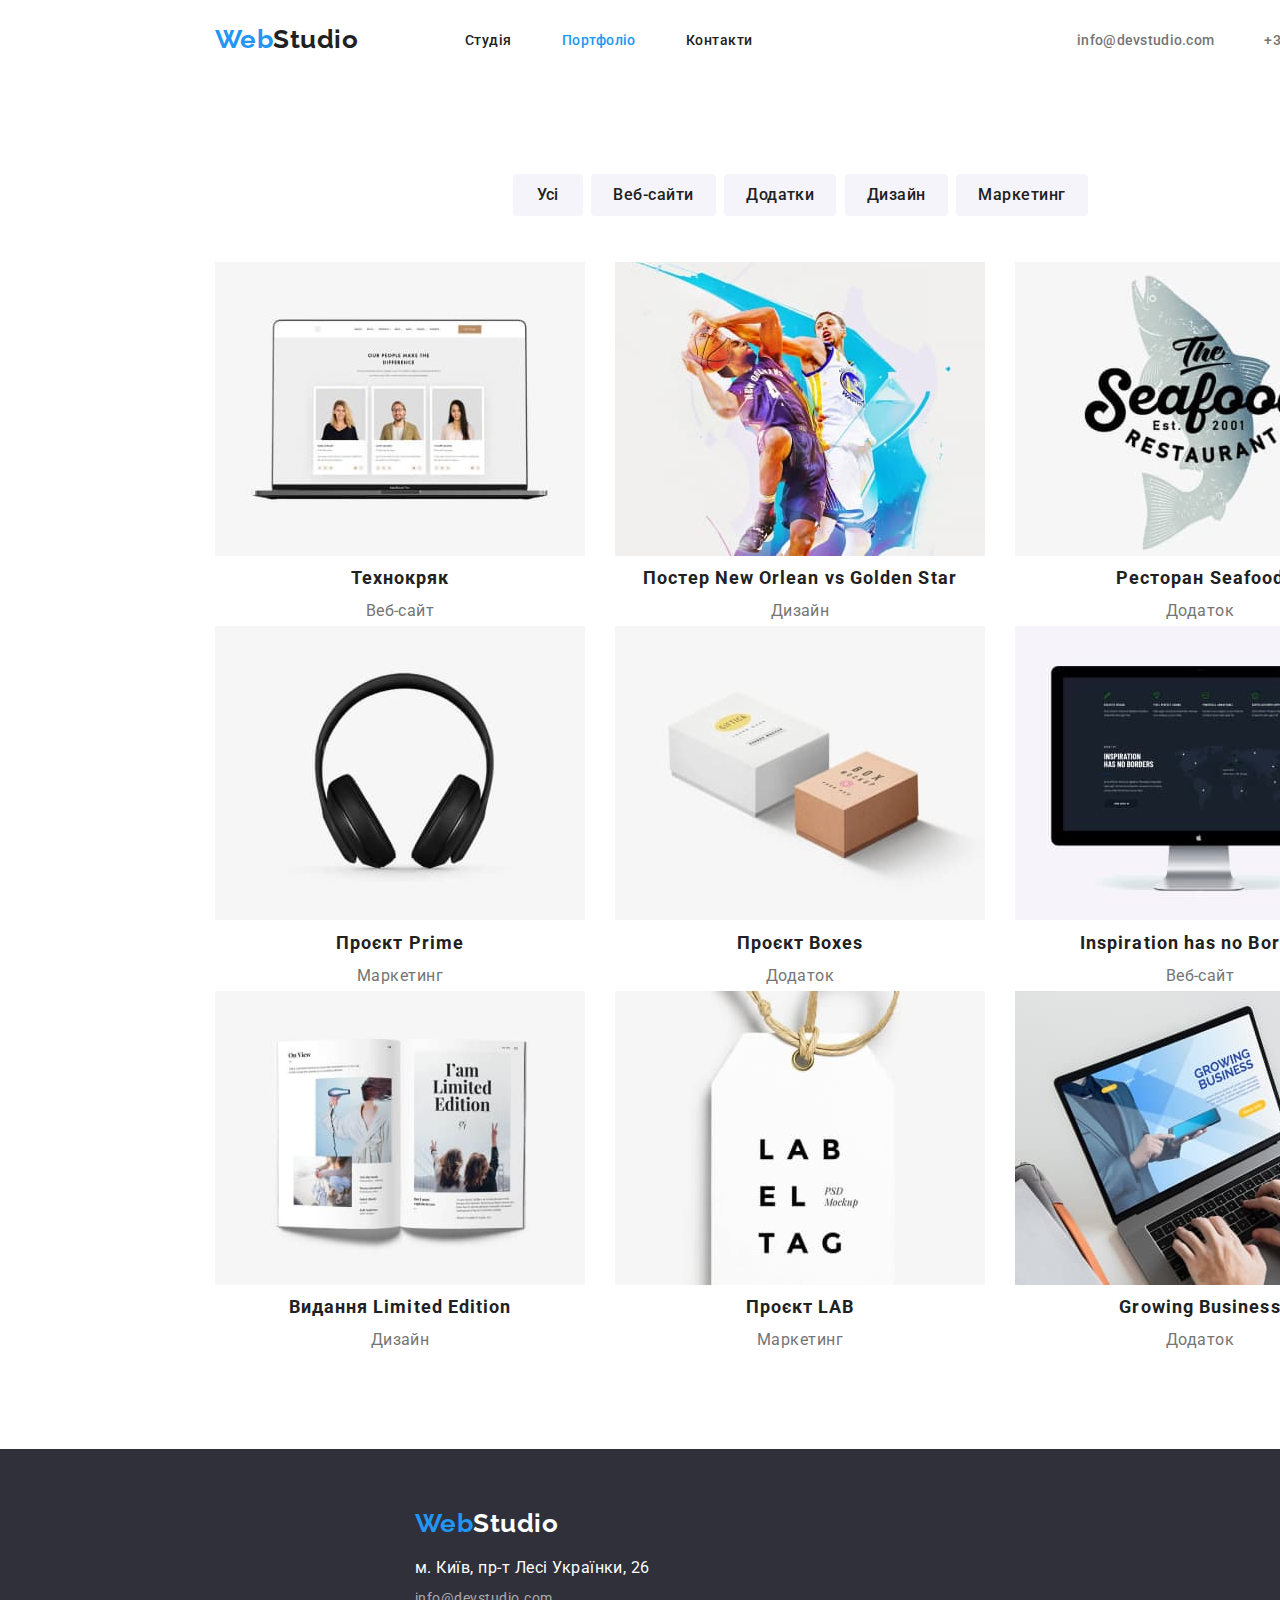
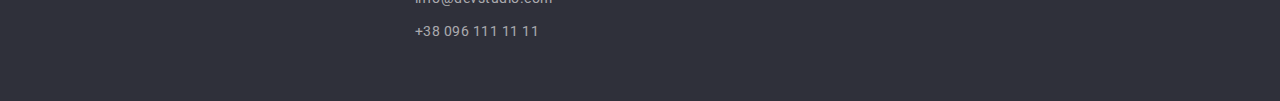
==== portfolio.html @ 8d789167 "svg input start" ====
<!DOCTYPE html>
<html lang="uk">
  <head>
    <meta charset="UTF-8" />
    <meta http-equiv="X-UA-Compatible" content="IE=edge" />
    <meta name="viewport" content="width=device-width, initial-scale=1.0" />
    <link rel="preconnect" href="https://fonts.googleapis.com" />
    <link rel="preconnect" href="https://fonts.gstatic.com" crossorigin />
    <link
      href="https://fonts.googleapis.com/css2?family=Oleo+Script&family=Raleway:wght@700&family=Roboto:wght@400;500;700;900&display=swap"
      rel="stylesheet"
    />
    <link
      rel="stylesheet"
      href="https://cdnjs.cloudflare.com/ajax/libs/modern-normalize/1.1.0/modern-normalize.css"
    />
    <link rel="stylesheet" href="./css/style.css" />
    <title>Портфоліо</title>
  </head>
  <body>
    <div class="body">

    <!--Header-->

    <header class="header">
        
            <a href="./index.html" class="logo">
              <span class="half-logo">Web</span>Studio</a
            >

            <!--Navigation-->

          <nav class="nav">
            <ul class="nav-list list">
              <li class="nav-link"><a class="link studio" href="./index.html">Студія</a></li>
              
              <li class="nav-link">
                <a class="link current portfolio" href="./portfolio.html"
                  >Портфоліо</a
                >
              </li>
              <li class="nav-link"><a class="link id" href="#contacts">Контакти</a></li>
            </ul>
          </nav>
          <div class="contacts">
            <a class="link current mail" href="mailto:info@devstudio.com"
              >info@devstudio.com</a
            >
            <a class="link tel" href="tel:+380961111111"
              >+38 096 111 11 11</a
            >
          </div>    
      </header>

    <!--Main content-->

    <main>

      <!--Filters-->

      <div class="container">
        <div class="main">
        <ul class="filter-list list">
          <li class="filter-li">
            <button class="filter-btn all" type="button">Усі</button>
          </li>
          <li class="filter-li">
            <button class="filter-btn web" type="button">Веб-сайти</button>
          </li>
          <li class="filter-li"><button class="filter-btn app" type="button">Додатки</button></li>
          <li class="filter-li"><button class="filter-btn design" type="button">Дизайн</button></li>
          <li class="filter-li">
            <button class="filter-btn marketing" type="button">Маркетинг</button>
          </li>
        </ul>

      <!--Projects-->

      <ul class="project-list list">
        <li>
          <a class="project-link link" href="">
            <img src="./images/1laptop.jpg" width="370" alt="laptop" />
            <h1 class="project-title">Технокряк</h1>
            <p class="project-text">Веб-сайт</p>
          </a>
        </li>
        <li>
          <a class="project-link link" href="">
            <img src="./images/2basketball.jpg" width="370" alt="basketball" />
            <h1 class="project-title">Постер New Orlean vs Golden Star</h1>
            <p class="project-text">Дизайн</p>
          </a>
        </li>
        <li>
          <a class="project-link link" href="">
            <img src="./images/3restaurant.jpg" width="370" alt="" />
            <h1 class="project-title">Ресторан Seafood</h1>
            <p class="project-text">Додаток</p>
          </a>
        </li>
        <li>
          <a class="project-link link" href="">
            <img src="./images/4headset.jpg" width="370" alt="headset" />
            <h1 class="project-title">Проєкт Prime</h1>
            <p class="project-text">Маркетинг</p>
          </a>
        </li>
        <li>
          <a class="project-link link" href="">
            <img src="./images/5boxes.jpg" width="370" alt="boxes" />
            <h1 class="project-title">Проєкт Boxes</h1>
            <p class="project-text">Додаток</p>
          </a>
        </li>
        <li>
          <a class="project-link link" href="">
            <img src="./images/6monoblockpc.jpg" width="370" alt="pc" />
            <h1 class="project-title">Inspiration has no Borders</h1>
            <p class="project-text">Веб-сайт</p>
          </a>
        </li>
        <li>
          <a class="project-link link" href="">
            <img src="./images/7books.jpg" width="370" alt="books" />
            <h1 class="project-title">Видання Limited Edition</h1>
            <p class="project-text">Дизайн</p>
          </a>
        </li>
        <li>
          <a class="project-link link" href="">
            <img src="./images/8lab.jpg" width="370" alt="lab" />
            <h1 class="project-title">Проєкт LAB</h1>
            <p class="project-text">Маркетинг</p>
          </a>
        </li>
        <li>
          <a class="project-link link" href="">
            <img src="./images/9business.jpg" width="370" alt="lab" />
            <h1 class="project-title">Growing Business</h1>
            <p class="project-text">Додаток</p>
          </a>
        </li>
      </ul>
      </div>
      </div>
    </main>
    

    <!--Footer-->

    <footer>
        <div class="footer">
          <div class="container">       
            <a href="./index.html" class="logo-footer">
            <span class="half-logo">Web</span>Studio</a>

          <!--Address-->

          <address id="contacts">
            <ul class="foter-list">
              <li class="footer-li">
                <p class="address">
                  м. Київ, пр-т Лесі Українки, 26
                </p>
              </li>
              <li class="footer-li">
                <a class="footer-mail" href="mailto:info@devstudio.com">
                  info@devstudio.com</a
                >
              </li>
              <li class="footer-li">
                <a class="footer-tel" href="tel:+380961111111"
                  >+38 096 111 11 11</a
                >
              </li>
            </ul>
          </address>
        </div>
      </div>
      </footer>
  </body>
</html>
---- css/style.css ----
/*Кастомні змінні*/
:root {
    --primary-text-color: #212121;
    --second-color: #757575;
    --title-text-color: #000000;
    --accent-color: #2196F3;
    --background-color: #F5F5F5;
}

body {
    font-family: "Roboto", sans-serif;
    font-style: normal;
    background-color: var(--background-color);
    color: var(--primary-text-color);
    letter-spacing: 0.03em;
}

.link {
    text-decoration: none;
}

.list {
    list-style: none;
}

.container {
    width: 1230px;
    margin: 0 auto;
    padding: 0 15px;
}

h1,
h2,
h3,
p {
    margin: 0;
}

/*START*/
.body {
    position: relative;
    margin: 0 auto;
    width: 1600px;
    height: auto;
    background: #FFFFFF;
}

.header {
    display: flex;
    align-items: center;
    justify-content: space-between;
    padding: 0 215px;
    width: 1600px;
    height: 80px;
}

/*Logo*/

.logo {
    font-family: 'Raleway';
    font-weight: 700;
    font-size: 26px;
    line-height: 1, 2;
    text-decoration: none;
    color: inherit;
}

.half-logo {
    color: var(--accent-color);
}

/*Navigation*/
nav {
    margin-left: -218px;
}

.nav-list {
    display: flex;
    align-items: baseline;
    justify-content: space-between;
    padding: 93px;
    margin: 0;
    padding: 0;
}

.nav-list .nav-link:not(:last-child) {
    margin-right: 50px;
}

.nav-list a {
    text-decoration: none;
    font-family: inherit;
    font-weight: 500;
    font-size: 14px;
    line-height: 1, 14;
    color: inherit;
}

.link:hover,
.link:focus {
    color: var(--accent-color);
}

.nav-list .current {
    color: var(--accent-color)
}

/*Contacts*/

.contacts {
    display: flex;
    justify-content: space-between;
}

.contacts .link:not(:last-child) {
    margin-right: 50px;
}

.mail,
.tel {
    text-decoration: none;
    font-style: normal;
    font-weight: 500;
    font-size: 14px;
    line-height: 1, 14;
    letter-spacing: 0.02em;
    color: var(--second-color);

}

.contacts a {
    margin: 0;
}

/*HERO*/

.section-hero {
    display: flex;
    flex-direction: column;
    justify-content: center;
    max-width: 1600px;
    height: 600px;
    top: 80px;
    background: #C4C4C4;
    background-image: linear-gradient(to right,
     rgba(47, 48, 58, 0.4),
     rgba(47, 48, 58, 0.4)),
     url(../images/HERO.jpg);
    background-size: contain;
    background-repeat: no-repeat;
}

.hero-title {
    max-width: 696px;
    margin-left: auto;
    margin-right: auto;
    padding: 0;
    font-weight: 900;
    font-size: 44px;
    line-height: 1.35;
    letter-spacing: 0.06em;
    text-align: center;
    text-transform: uppercase;
    color: #ffffff
}

.main-btn {
    padding: 15px 32px;
    font-weight: 700;
    font-size: 16px;
    line-height: 1, 87;
    letter-spacing: 0.06em;
    margin-left: auto;
    margin-right: auto;
    margin-top: 30px;
    border-radius: 4px;
    border: none;
    box-shadow: 0px 4px 4px rgba(0, 0, 0, 0.15);
    background: var(--accent-color);
    color: #FFFFFF;
}

.main-btn:active {
    background: #188CE8;
}


/*Featurs*/

.title-hidden,
.visually-hidden {
    position: absolute;
    width: 1px;
    height: 1px;
    margin: -1px;
    border: 0;
    padding: 0;
    white-space: nowrap;
    clip-path: inset(100%);
    clip: rect(0 0 0 0);
    overflow: hidden;
}

.section-featurs {
    margin-left: auto;
    margin-right: auto;
    margin-top: 94px;
    padding: 0;
    width: 1171px;   
    height: auto;
}

.featurs-list {
    display: flex;
    justify-content: space-between;
    margin: 0;
    padding: 0;

}

.featurs-li {
    width: 270px;
    height: auto;
    vertical-align: top;
}

.featurs-title {
    font-weight: 700;
    font-size: 14px;
    line-height: 1.14;
    text-transform: uppercase;
    color: var(--primary-text-color);
}

.featurs-text {
    margin-top: 10px;
    font-weight: 400;
    font-size: 14px;
    line-height: 1.7;
    color: var(--second-color);
}
.featurs-li::before {
    display: block;
    content: "";
    height: 120px;

}

/*Employment*/

.section-employment {
    margin-top: 94px;
    margin-left: auto;
    margin-right: auto;
    padding: 0;
    width: 1170px;
    height: 386px;
}

.employment-title {
    margin: 0;
    font-weight: 700;
    font-size: 36px;
    line-height: 1.16;
    text-align: center;
}

.employment-list {
    margin: 0;
    display: flex;
    justify-content: space-between;
    padding: 0;
}

.employment-list li {
    margin-top: 50px;
}

/*About team*/

.section-about {
    display: inline-block;
    margin-top: 94px;
    margin-left: auto;
    margin-right: auto;
    width: 1600px;
    height: 648px;
    text-align: center;
    background: #F5F4FA;
}

.about-title {
    display: inline-block;
    margin: 0;
    margin-top: 94px;
    font-weight: 700;
    font-size: 36px;
    line-height: 1, 16;
}

.about-list {
    display: flex;
    justify-content: space-between;
    flex-basis: calc((100% - 90px) / 4);
    margin: 50px auto 0 auto;
    padding: 0;
    width: 1170px;
    height: 368px;


}

.about-name {
    margin-top: 30px;
    font-weight: 500;
    font-size: 16px;
    line-height: 1.18;
}

.about-text {
    margin-top: 10px;
    color: var(--second-color);
}

.card {
    width: 270px;
    height: 368px;
    background: #FFFFFF;
    box-shadow: 0px 1px 3px rgba(0, 0, 0, 0.12),
        0px 1px 1px rgba(0, 0, 0, 0.14),
        0px 2px 1px rgba(0, 0, 0, 0.2);
    border-radius: 0px 0px 4px 4px;
}

/*Footer*/

.footer {
    width: 1600px;
    height: 252px;
    left: 0px;
    top: 2094px;
    background: #2F303A;
}

/*LOGO*/

.logo-footer {
    margin-top: 60px;
    margin-left: 215px;
    margin-bottom: 20px;
    display: inline-block;
    font-family: 'Raleway';
    font-weight: 700;
    font-size: 26px;
    line-height: 1, 2;
    text-decoration: none;
    color: #FFFFFF;
}

.half-logo {
    color: var(--accent-color);
}

.foter-list {
    display: flex;
    align-items: flex-start;
    flex-direction: column;
    list-style: none;
    margin: 0;
    padding: 0;
    height: 81px;
    margin-left: 215px;
}

.footer-li:not(:first-child) {
    margin-top: 9px;
}

.address {
    font-family: inherit;
    font-style: normal;
    padding-right: 5px;
    margin: 0;
    color: #FFFFFF;
}

.footer-mail,
.footer-tel {
    text-decoration: none;
    margin-top: 9px;
    font-family: inherit;
    font-style: normal;
    font-size: 14px;
    line-height: calc(24/14);
    letter-spacing: inherit;
    color: rgba(255, 255, 255, 0.6);
}

/*PORTFOLIO*/

/*Buttons portfolio*/

.main {
    margin: 94px auto;
    width: 1170px;
    height: auto;
    text-align: center;
}

.filter-list {
    display: flex;
    justify-content: space-between;
    padding: 0;
    margin: 0;
    margin-left: auto;
    margin-right: auto;
    margin-bottom: 34px;
    width: 575px;
    height: 54px;
}

.filter-li:not(:last-child) {
    margin-right: 8px;
}

.filter-list .all {
    padding: 6px 22px;
}

.filter-btn {
    padding: 6px 20px;
    font-weight: 500;
    font-size: 16px;
    line-height: 1.6;
    letter-spacing: 0.03em;
    text-align: center;
    color: var(----primary-text-color);
    border-radius: 4px;
    background: #F5F4FA;
    border-color: transparent;
}

.filter-btn:hover,
.filter-btn:focus {
    cursor: pointer;
    color: #FFFFFF;
    background-color: var(--accent-color);
    border-color: var(--accent-color);
    box-shadow: 0px 3px 1px rgba(0, 0, 0, 0.1),
        0px 1px 2px rgba(0, 0, 0, 0.08),
        0px 2px 2px rgba(0, 0, 0, 0.12);
}

/*Projects*/

.project-list {
    display: flex;
    flex-wrap: wrap;
    justify-content: space-between;
    padding-top: 34px;
    margin: 0;
    padding: 0;
}

.project-title {
    font-family: inherit;
    font-size: 18px;
    line-height: calc(36/18);
    letter-spacing: 0.06em;
    color: var(--primary-text-color);
}

.project-text {
    font-size: 16px;
    line-height: calc(30/16);
    color: var(--second-color);
}
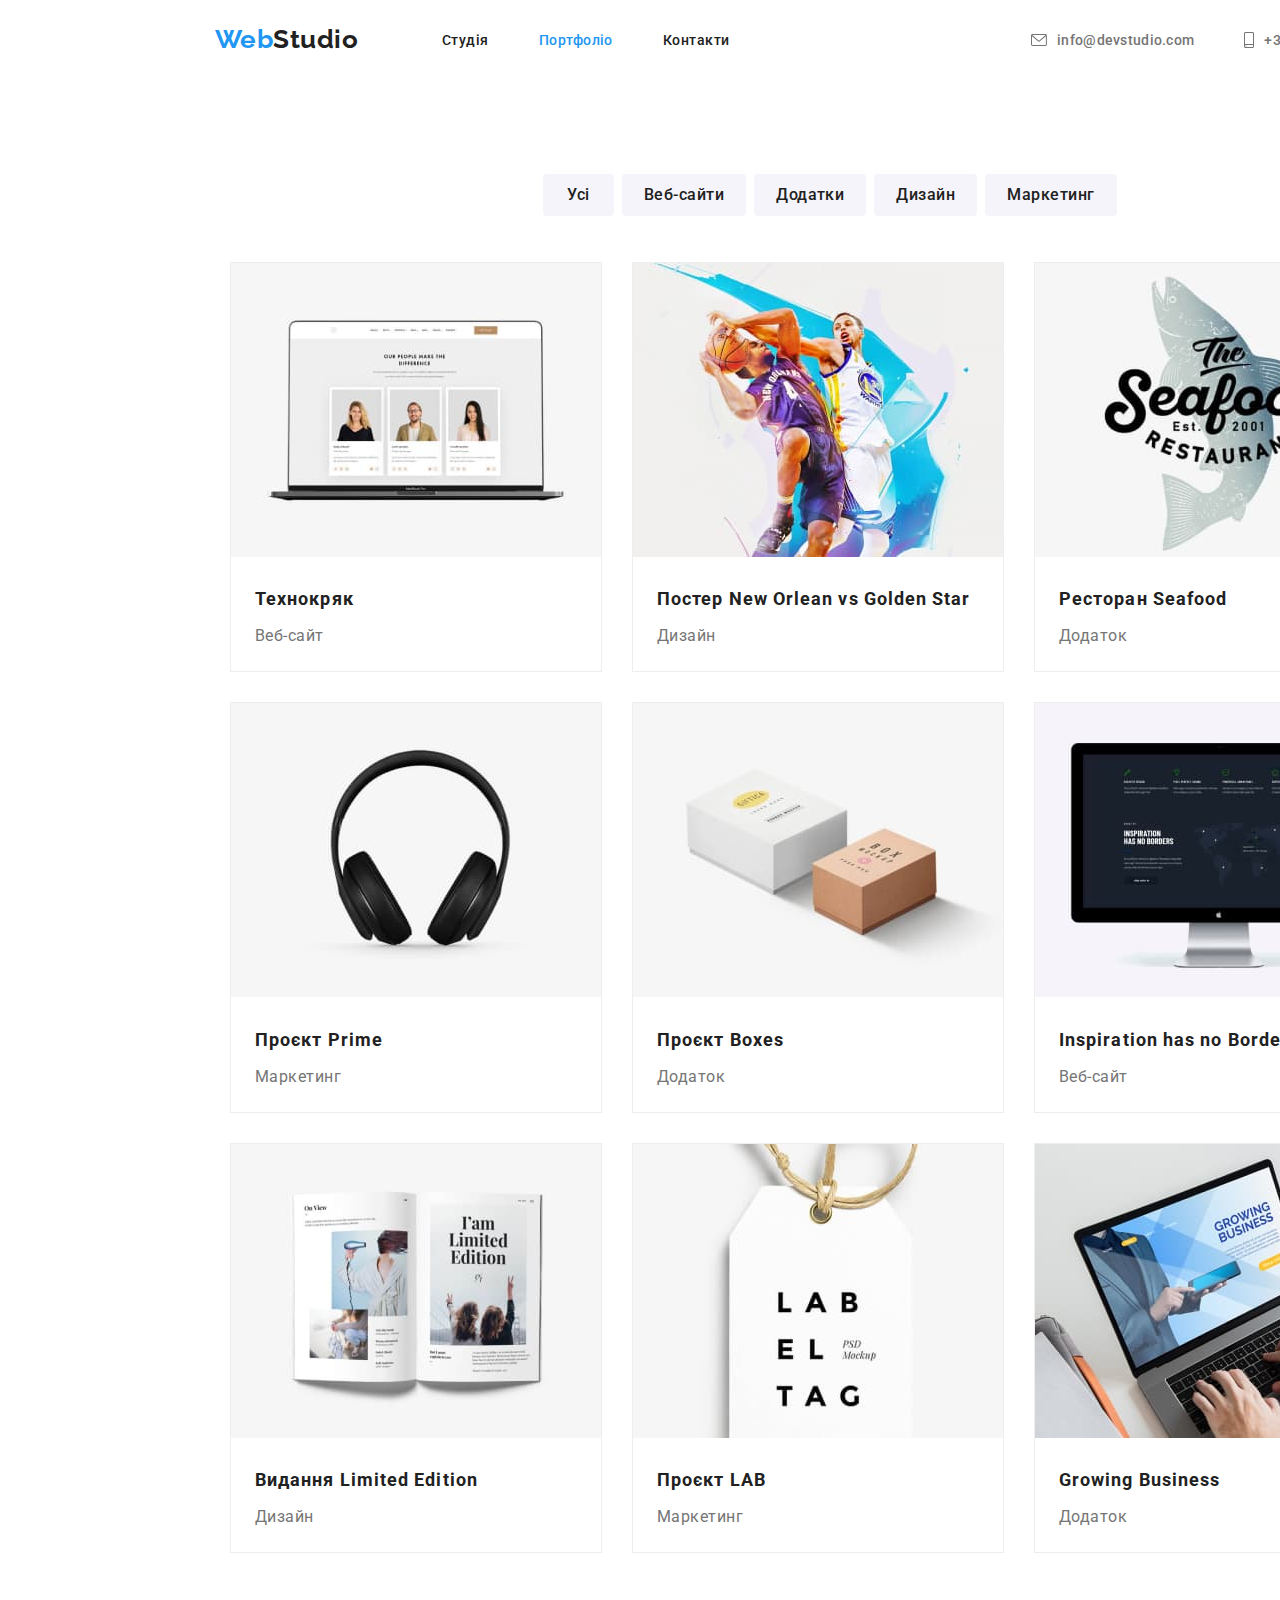
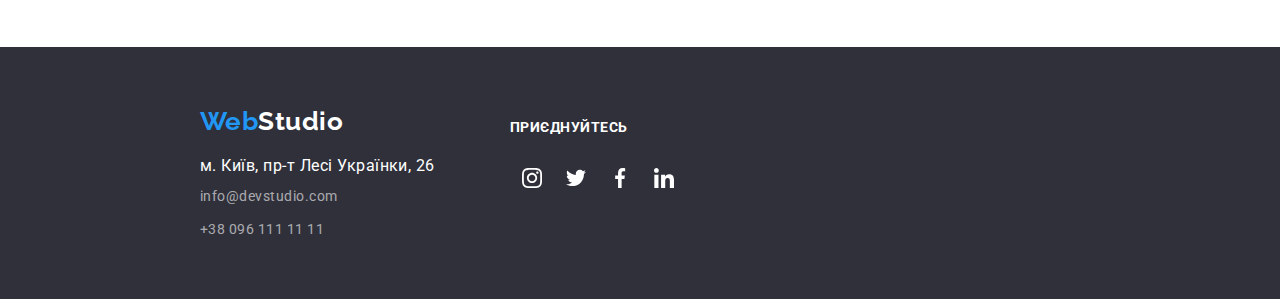
==== commit 227f18a5: "svg оформлення" ====
--- a/portfolio.html
+++ b/portfolio.html
@@ -19,164 +19,233 @@
   </head>
   <body>
     <div class="body">
-
-    <!--Header-->
-
-    <header class="header">
-        
-            <a href="./index.html" class="logo">
+      <!--Header-->
+
+      <header class="header">
+        <a href="./index.html" class="logo">
+          <span class="half-logo">Web</span>Studio</a
+        >
+
+        <!--Navigation-->
+
+        <nav class="nav">
+          <ul class="nav-list list">
+            <li class="nav-link">
+              <a class="link studio" href="./index.html">Студія</a>
+            </li>
+
+            <li class="nav-link">
+              <a class="link current portfolio" href="./portfolio.html"
+                >Портфоліо</a
+              >
+            </li>
+            <li class="nav-link">
+              <a class="link id" href="#contacts">Контакти</a>
+            </li>
+          </ul>
+        </nav>
+        <div class="contacts">
+          <a class="link mail" href="mailto:info@devstudio.com"
+            ><svg class="mail-icon">
+              <use href="./images/icons.svg#envelope"></use></svg
+            >info@devstudio.com</a
+          >
+          <a class="link tel" href="tel:+380961111111"
+            ><svg class="tel-icon">
+              <use href="./images/icons.svg#smartphone"></use>
+            </svg>
+            +38 096 111 11 11</a
+          >
+        </div>
+      </header>
+
+      <!--Main content-->
+
+      <main>
+        <!--Filters-->
+
+        <div class="main">
+          <div class="container">
+            <ul class="filter-list list">
+              <li class="filter-li">
+                <button class="filter-btn all" type="button">Усі</button>
+              </li>
+              <li class="filter-li">
+                <button class="filter-btn web" type="button">Веб-сайти</button>
+              </li>
+              <li class="filter-li">
+                <button class="filter-btn app" type="button">Додатки</button>
+              </li>
+              <li class="filter-li">
+                <button class="filter-btn design" type="button">Дизайн</button>
+              </li>
+              <li class="filter-li">
+                <button class="filter-btn marketing" type="button">
+                  Маркетинг
+                </button>
+              </li>
+            </ul>
+          </div>
+
+          <!--Projects-->
+
+          <div class="container">
+            <ul class="project-list list">
+              <li class="card-portfilio">
+                <a class="project-link link" href="">
+                  <img src="./images/1laptop.jpg" width="370" alt="laptop" />
+                  <h1 class="project-title">Технокряк</h1>
+                  <p class="project-text">Веб-сайт</p>
+                </a>
+              </li>
+              <li class="card-portfilio">
+                <a class="project-link link" href="">
+                  <img
+                    src="./images/2basketball.jpg"
+                    width="370"
+                    alt="basketball"
+                  />
+                  <h1 class="project-title">
+                    Постер New Orlean vs Golden Star
+                  </h1>
+                  <p class="project-text">Дизайн</p>
+                </a>
+              </li>
+              <li class="card-portfilio">
+                <a class="project-link link" href="">
+                  <img src="./images/3restaurant.jpg" width="370" alt="" />
+                  <h1 class="project-title">Ресторан Seafood</h1>
+                  <p class="project-text">Додаток</p>
+                </a>
+              </li>
+              <li class="card-portfilio">
+                <a class="project-link link" href="">
+                  <img src="./images/4headset.jpg" width="370" alt="headset" />
+                  <h1 class="project-title">Проєкт Prime</h1>
+                  <p class="project-text">Маркетинг</p>
+                </a>
+              </li>
+              <li class="card-portfilio">
+                <a class="project-link link" href="">
+                  <img src="./images/5boxes.jpg" width="370" alt="boxes" />
+                  <h1 class="project-title">Проєкт Boxes</h1>
+                  <p class="project-text">Додаток</p>
+                </a>
+              </li>
+              <li class="card-portfilio">
+                <a class="project-link link" href="">
+                  <img src="./images/6monoblockpc.jpg" width="370" alt="pc" />
+                  <h1 class="project-title">Inspiration has no Borders</h1>
+                  <p class="project-text">Веб-сайт</p>
+                </a>
+              </li>
+              <li class="card-portfilio">
+                <a class="project-link link" href="">
+                  <img src="./images/7books.jpg" width="370" alt="books" />
+                  <h1 class="project-title">Видання Limited Edition</h1>
+                  <p class="project-text">Дизайн</p>
+                </a>
+              </li>
+              <li class="card-portfilio">
+                <a class="project-link link" href="">
+                  <img src="./images/8lab.jpg" width="370" alt="lab" />
+                  <h1 class="project-title">Проєкт LAB</h1>
+                  <p class="project-text">Маркетинг</p>
+                </a>
+              </li>
+              <li class="card-portfilio">
+                <a class="project-link link" href="">
+                  <img src="./images/9business.jpg" width="370" alt="lab" />
+                  <h1 class="project-title">Growing Business</h1>
+                  <p class="project-text">Додаток</p>
+                </a>
+              </li>
+            </ul>
+          </div>
+        </div>
+      </main>
+
+      <!--Footer-->
+
+      <footer class="footer">
+        <div class="container">
+          <div class="footer-links">
+            <a href="./index.html" class="logo-footer">
               <span class="half-logo">Web</span>Studio</a
             >
 
-            <!--Navigation-->
-
-          <nav class="nav">
-            <ul class="nav-list list">
-              <li class="nav-link"><a class="link studio" href="./index.html">Студія</a></li>
-              
-              <li class="nav-link">
-                <a class="link current portfolio" href="./portfolio.html"
-                  >Портфоліо</a
-                >
-              </li>
-              <li class="nav-link"><a class="link id" href="#contacts">Контакти</a></li>
+            <!--Address-->
+
+            <address id="contacts">
+              <ul class="foter-list">
+                <li class="footer-li">
+                  <p class="address">м. Київ, пр-т Лесі Українки, 26</p>
+                </li>
+                <li class="footer-li">
+                  <a class="footer-mail" href="mailto:info@devstudio.com">
+                    info@devstudio.com</a
+                  >
+                </li>
+                <li class="footer-li">
+                  <a class="footer-tel" href="tel:+380961111111"
+                    >+38 096 111 11 11</a
+                  >
+                </li>
+              </ul>
+            </address>
+          </div>
+          <div class="footer-icons">
+            <p class="title-icons">ПРИЄДНУЙТЕСЬ</p>
+            <ul class="list-icons">
+              <li class="list">
+                <a
+                  class="social-link"
+                  href=""
+                  target="_blank"
+                  rel="noreferrer noopener nofollow"
+                >
+                  <svg class="foter-icon">
+                    <use href="./images/icons.svg#instagram-2"></use></svg
+                ></a>
+              </li>
+              <li class="list">
+                <a
+                  class="social-link"
+                  href=""
+                  target="_blank"
+                  rel="noreferrer noopener nofollow"
+                >
+                  <svg class="foter-icon">
+                    <use href="./images/icons.svg#twitter-1"></use></svg
+                ></a>
+              </li>
+              <li class="list">
+                <a
+                  class="social-link"
+                  href=""
+                  target="_blank"
+                  rel="noreferrer noopener nofollow"
+                >
+                  <svg class="foter-icon">
+                    <use href="./images/icons.svg#facebook-1"></use></svg
+                ></a>
+              </li>
+              <li class="list">
+                <a
+                  class="social-link"
+                  href=""
+                  target="_blank"
+                  rel="noreferrer noopener nofollow"
+                >
+                  <svg class="foter-icon">
+                    <use href="./images/icons.svg#linkedin-1"></use>
+                  </svg>
+                </a>
+              </li>
             </ul>
-          </nav>
-          <div class="contacts">
-            <a class="link current mail" href="mailto:info@devstudio.com"
-              >info@devstudio.com</a
-            >
-            <a class="link tel" href="tel:+380961111111"
-              >+38 096 111 11 11</a
-            >
-          </div>    
-      </header>
-
-    <!--Main content-->
-
-    <main>
-
-      <!--Filters-->
-
-      <div class="container">
-        <div class="main">
-        <ul class="filter-list list">
-          <li class="filter-li">
-            <button class="filter-btn all" type="button">Усі</button>
-          </li>
-          <li class="filter-li">
-            <button class="filter-btn web" type="button">Веб-сайти</button>
-          </li>
-          <li class="filter-li"><button class="filter-btn app" type="button">Додатки</button></li>
-          <li class="filter-li"><button class="filter-btn design" type="button">Дизайн</button></li>
-          <li class="filter-li">
-            <button class="filter-btn marketing" type="button">Маркетинг</button>
-          </li>
-        </ul>
-
-      <!--Projects-->
-
-      <ul class="project-list list">
-        <li>
-          <a class="project-link link" href="">
-            <img src="./images/1laptop.jpg" width="370" alt="laptop" />
-            <h1 class="project-title">Технокряк</h1>
-            <p class="project-text">Веб-сайт</p>
-          </a>
-        </li>
-        <li>
-          <a class="project-link link" href="">
-            <img src="./images/2basketball.jpg" width="370" alt="basketball" />
-            <h1 class="project-title">Постер New Orlean vs Golden Star</h1>
-            <p class="project-text">Дизайн</p>
-          </a>
-        </li>
-        <li>
-          <a class="project-link link" href="">
-            <img src="./images/3restaurant.jpg" width="370" alt="" />
-            <h1 class="project-title">Ресторан Seafood</h1>
-            <p class="project-text">Додаток</p>
-          </a>
-        </li>
-        <li>
-          <a class="project-link link" href="">
-            <img src="./images/4headset.jpg" width="370" alt="headset" />
-            <h1 class="project-title">Проєкт Prime</h1>
-            <p class="project-text">Маркетинг</p>
-          </a>
-        </li>
-        <li>
-          <a class="project-link link" href="">
-            <img src="./images/5boxes.jpg" width="370" alt="boxes" />
-            <h1 class="project-title">Проєкт Boxes</h1>
-            <p class="project-text">Додаток</p>
-          </a>
-        </li>
-        <li>
-          <a class="project-link link" href="">
-            <img src="./images/6monoblockpc.jpg" width="370" alt="pc" />
-            <h1 class="project-title">Inspiration has no Borders</h1>
-            <p class="project-text">Веб-сайт</p>
-          </a>
-        </li>
-        <li>
-          <a class="project-link link" href="">
-            <img src="./images/7books.jpg" width="370" alt="books" />
-            <h1 class="project-title">Видання Limited Edition</h1>
-            <p class="project-text">Дизайн</p>
-          </a>
-        </li>
-        <li>
-          <a class="project-link link" href="">
-            <img src="./images/8lab.jpg" width="370" alt="lab" />
-            <h1 class="project-title">Проєкт LAB</h1>
-            <p class="project-text">Маркетинг</p>
-          </a>
-        </li>
-        <li>
-          <a class="project-link link" href="">
-            <img src="./images/9business.jpg" width="370" alt="lab" />
-            <h1 class="project-title">Growing Business</h1>
-            <p class="project-text">Додаток</p>
-          </a>
-        </li>
-      </ul>
-      </div>
-      </div>
-    </main>
-    
-
-    <!--Footer-->
-
-    <footer>
-        <div class="footer">
-          <div class="container">       
-            <a href="./index.html" class="logo-footer">
-            <span class="half-logo">Web</span>Studio</a>
-
-          <!--Address-->
-
-          <address id="contacts">
-            <ul class="foter-list">
-              <li class="footer-li">
-                <p class="address">
-                  м. Київ, пр-т Лесі Українки, 26
-                </p>
-              </li>
-              <li class="footer-li">
-                <a class="footer-mail" href="mailto:info@devstudio.com">
-                  info@devstudio.com</a
-                >
-              </li>
-              <li class="footer-li">
-                <a class="footer-tel" href="tel:+380961111111"
-                  >+38 096 111 11 11</a
-                >
-              </li>
-            </ul>
-          </address>
+          </div>
         </div>
-      </div>
       </footer>
+    </div>
   </body>
 </html>
--- a/css/style.css
+++ b/css/style.css
@@ -5,6 +5,7 @@
     --title-text-color: #000000;
     --accent-color: #2196F3;
     --background-color: #F5F5F5;
+    --icon-color: #AFB1B8;
 }
 
 body {
@@ -118,6 +119,7 @@
 
 .mail,
 .tel {
+    display: inline-flex;
     text-decoration: none;
     font-style: normal;
     font-weight: 500;
@@ -127,7 +129,26 @@
     color: var(--second-color);
 
 }
-
+.mail-icon {
+    margin-top: 2px;
+    margin-right: 10px;
+    background-repeat: no-repeat;
+    width: 16px;
+    height: 12px;
+    fill: var(--second-color);
+}
+.tel-icon {
+    margin-right: 10px;
+    width: 10px;
+    height: 16px;
+    fill: var(--second-color);
+}
+.link:hover .mail-icon,
+.link:focus .mail-icon,
+.link:hover .tel-icon,
+.link:focus .tel-icon {
+    fill: var(--accent-color);
+}
 .contacts a {
     margin: 0;
 }
@@ -239,13 +260,19 @@
     line-height: 1.7;
     color: var(--second-color);
 }
-.featurs-li::before {
-    display: block;
-    content: "";
+.featurs-icon {
+    display: flex;
+    margin-bottom: 30px;
+    justify-content: center;
+    align-items: center;
     height: 120px;
-
-}
-
+    background: #F5F4FA;
+    border-radius: 4px;
+}
+.antena-icon {
+    width: 65.32px;
+    height: 70px;
+}
 /*Employment*/
 
 .section-employment {
@@ -284,18 +311,18 @@
     margin-left: auto;
     margin-right: auto;
     width: 1600px;
-    height: 648px;
+    height: 708px;
     text-align: center;
     background: #F5F4FA;
 }
 
 .about-title {
-    display: inline-block;
+    display: block;
     margin: 0;
     margin-top: 94px;
     font-weight: 700;
     font-size: 36px;
-    line-height: 1, 16;
+    line-height: 1,16;
 }
 
 .about-list {
@@ -324,12 +351,89 @@
 
 .card {
     width: 270px;
-    height: 368px;
+    height: auto;
     background: #FFFFFF;
     box-shadow: 0px 1px 3px rgba(0, 0, 0, 0.12),
         0px 1px 1px rgba(0, 0, 0, 0.14),
         0px 2px 1px rgba(0, 0, 0, 0.2);
     border-radius: 0px 0px 4px 4px;
+}
+.social-icons {
+    display: inline-flex;
+    margin-top: 16px;
+    margin-bottom: 30px;
+    
+}
+.social-link:not(:last-child) {
+    margin-right: 10px;
+}
+.social-link {
+    display: flex;
+    justify-content: center;
+    align-items: center;
+    width: 44px;
+    height: 44px;
+    border-radius: 50%;
+}
+.icon {
+    width: 20px;
+    height: 20px;
+    fill: var(--icon-color);
+}
+.social-link:hover,
+.social-link:focus {
+    background-color: var(--accent-color);
+}
+.social-link:hover .icon,
+.social-link:focus .icon {
+    fill: #FFFFFF;
+}
+
+/*Clients*/
+
+.clients {
+    display: block;
+    margin-left: auto;
+    margin-right: auto;
+    width: 1600px;
+    height: auto;
+    text-align: center;
+}
+.clients .container {
+    margin-top: 50px;
+    display: flex;
+    justify-content: space-between;
+    height: auto;
+}
+.clients-title {
+    display: block;
+    margin-top: 94px;
+    font-weight: 700;
+    font-size: 36px;
+    line-height: 1.16;
+    text-align: center;
+}
+.clients-link {
+    margin-bottom: 94px;
+    display: flex;
+    justify-content: center;
+    align-items: center;
+    width: 170px;
+    height: 92px;
+    border: 1px solid #AFB1B8;
+    border-radius: 4px;
+}
+.group {
+    fill: var(--second-color);
+}
+.clients-link:hover .group,
+.clients-link:focus .group{
+  fill: var(--accent-color);
+  border-color: var(--accent-color);
+}
+.clients-link:hover ,
+.clients-link:focus {
+    border-color: var(--accent-color);
 }
 
 /*Footer*/
@@ -341,12 +445,13 @@
     top: 2094px;
     background: #2F303A;
 }
-
+.footer-links {
+    display: inline-block;
+}
 /*LOGO*/
 
 .logo-footer {
     margin-top: 60px;
-    margin-left: 215px;
     margin-bottom: 20px;
     display: inline-block;
     font-family: 'Raleway';
@@ -362,14 +467,13 @@
 }
 
 .foter-list {
-    display: flex;
+    display: inline-flex;
     align-items: flex-start;
     flex-direction: column;
     list-style: none;
     margin: 0;
     padding: 0;
     height: 81px;
-    margin-left: 215px;
 }
 
 .footer-li:not(:first-child) {
@@ -396,6 +500,44 @@
     color: rgba(255, 255, 255, 0.6);
 }
 
+
+.footer .container {
+    display: flex;
+    justify-content: start;
+}
+
+
+
+.footer-icons {
+    display: inline-block;
+    margin-top: 72px;
+    margin-left: 70px;
+    width: 206px;
+}
+.list-icons {
+    display: flex;
+    justify-content: start;
+    margin: 0;
+    padding: 0px;
+    margin-top: 20px;
+}
+.title-icons {
+    margin: 0;
+    font-weight: 700;
+    font-size: 14px;
+    line-height: 1.2;
+    color: #FFFFFF;
+}
+.foter-icon {
+    width: 20px;
+    height: 20px;
+    fill: #FFFFFF;
+}
+.social-link:hover,
+.social-link:focus {
+    background-color: var(--accent-color);
+}
+
 /*PORTFOLIO*/
 
 /*Buttons portfolio*/
@@ -409,13 +551,13 @@
 
 .filter-list {
     display: flex;
-    justify-content: space-between;
+    justify-content: center;
     padding: 0;
     margin: 0;
     margin-left: auto;
     margin-right: auto;
     margin-bottom: 34px;
-    width: 575px;
+    width: auto;
     height: 54px;
 }
 
@@ -456,13 +598,27 @@
 .project-list {
     display: flex;
     flex-wrap: wrap;
-    justify-content: space-between;
-    padding-top: 34px;
-    margin: 0;
-    padding: 0;
-}
-
+    gap: 30px;
+    margin: 0;
+    padding: 0;
+}
+.card-portfilio {
+    background: #FFFFFF;
+    border: 1px solid #EEEEEE;
+}
+.card-portfilio:hover,
+.card-portfilio:focus {
+box-shadow: 0px 1px 1px rgba(0, 0, 0, 0.12),
+0px 4px 4px rgba(0, 0, 0, 0.06),
+1px 4px 6px rgba(0, 0, 0, 0.16);
+}
+.project-link {
+    display: inline-block;
+    text-align: start;
+}
 .project-title {
+    margin-top: 20px;
+    margin-left: 24px;
     font-family: inherit;
     font-size: 18px;
     line-height: calc(36/18);
@@ -471,6 +627,9 @@
 }
 
 .project-text {
+    margin-top: 4px;
+    margin-left: 24px;
+    margin-bottom: 20px;
     font-size: 16px;
     line-height: calc(30/16);
     color: var(--second-color);
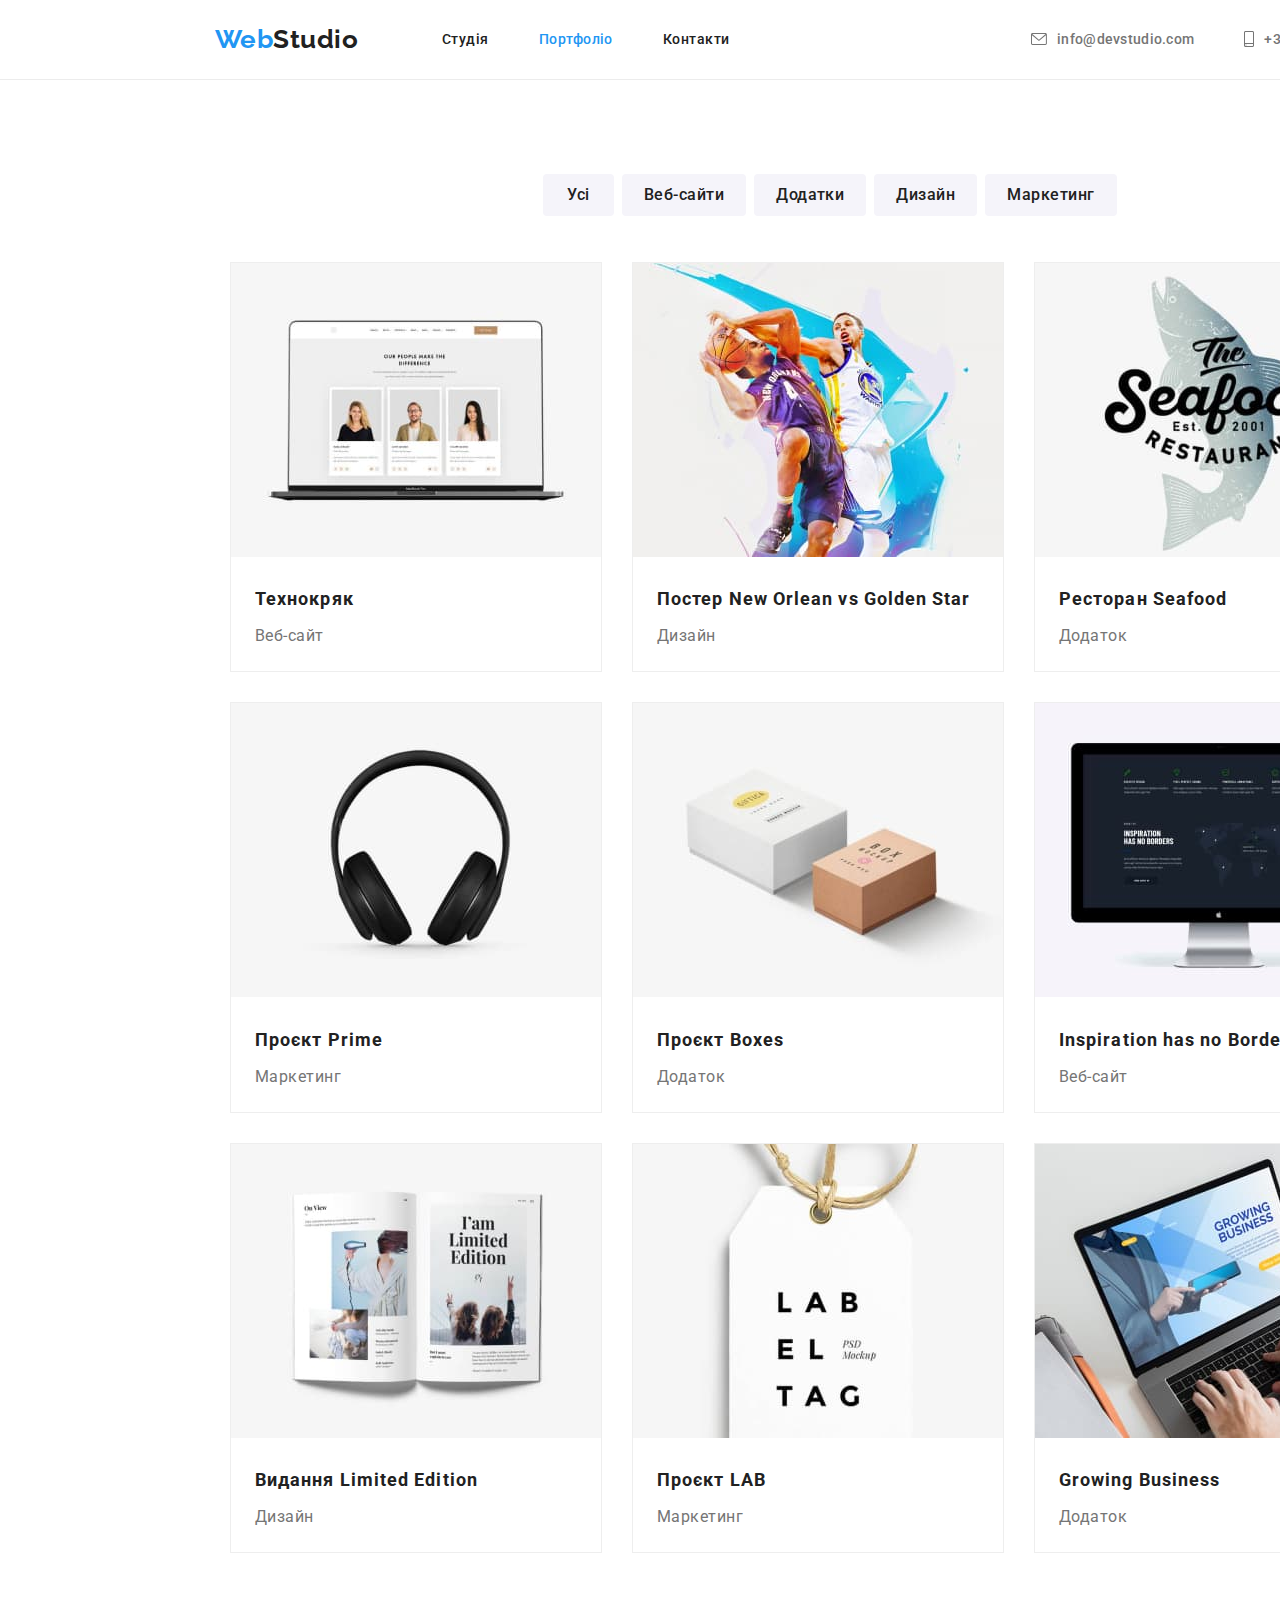
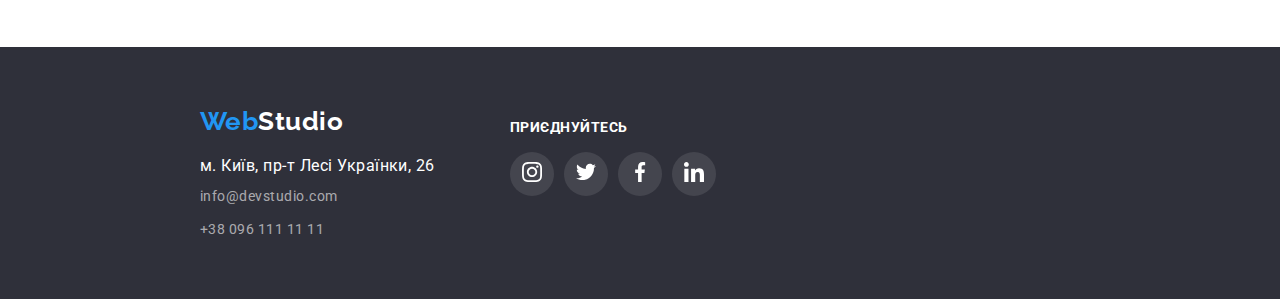
==== commit 90ea48c3: "4 Домашка" ====
--- a/portfolio.html
+++ b/portfolio.html
@@ -89,7 +89,7 @@
 
           <!--Projects-->
 
-          <div class="container">
+          <article class="container">
             <ul class="project-list list">
               <li class="card-portfilio">
                 <a class="project-link link" href="">
@@ -162,7 +162,7 @@
               </li>
             </ul>
           </div>
-        </div>
+        </article>
       </main>
 
       <!--Footer-->
@@ -194,55 +194,54 @@
               </ul>
             </address>
           </div>
+
+          <!--Social links-->
+
           <div class="footer-icons">
             <p class="title-icons">ПРИЄДНУЙТЕСЬ</p>
-            <ul class="list-icons">
-              <li class="list">
-                <a
-                  class="social-link"
-                  href=""
-                  target="_blank"
-                  rel="noreferrer noopener nofollow"
-                >
-                  <svg class="foter-icon">
-                    <use href="./images/icons.svg#instagram-2"></use></svg
-                ></a>
-              </li>
-              <li class="list">
-                <a
-                  class="social-link"
-                  href=""
-                  target="_blank"
-                  rel="noreferrer noopener nofollow"
-                >
-                  <svg class="foter-icon">
-                    <use href="./images/icons.svg#twitter-1"></use></svg
-                ></a>
-              </li>
-              <li class="list">
-                <a
-                  class="social-link"
-                  href=""
-                  target="_blank"
-                  rel="noreferrer noopener nofollow"
-                >
-                  <svg class="foter-icon">
-                    <use href="./images/icons.svg#facebook-1"></use></svg
-                ></a>
-              </li>
-              <li class="list">
-                <a
-                  class="social-link"
-                  href=""
-                  target="_blank"
-                  rel="noreferrer noopener nofollow"
-                >
-                  <svg class="foter-icon">
-                    <use href="./images/icons.svg#linkedin-1"></use>
-                  </svg>
-                </a>
-              </li>
-            </ul>
+            <ul class="social-icons list" >
+                    <li class="list-icon"><a
+                      class="link-icon"
+                      href=""
+                      target="_blank"
+                      rel="noreferrer noopener nofollow"
+                    >
+                      <svg class="footer-icon">
+                        <use href="./images/icons.svg#instagram-2"></use></svg
+                    ></a>
+                    </li>
+                    <li class="list-icon"><a
+                      class="social-link"
+                      href=""
+                      target="_blank"
+                      rel="noreferrer noopener nofollow"
+                    >
+                      <svg class="footer-icon">
+                        <use href="./images/icons.svg#twitter-1"></use></svg
+                    ></a>
+                    </li>
+                    <li class="list-icon"><a
+                      class="social-link"
+                      href=""
+                      target="_blank"
+                      rel="noreferrer noopener nofollow"
+                    >
+                      <svg class="footer-icon">
+                        <use href="./images/icons.svg#facebook-1"></use></svg
+                    ></a>
+                    </li>
+                    <li class="list-icon"><a
+                      class="social-link"
+                      href=""
+                      target="_blank"
+                      rel="noreferrer noopener nofollow"
+                    >
+                      <svg class="footer-icon">
+                        <use href="./images/icons.svg#linkedin-1"></use>
+                      </svg>
+                    </a>
+                    </li>
+                  </ul>
           </div>
         </div>
       </footer>
--- a/css/style.css
+++ b/css/style.css
@@ -53,6 +53,7 @@
     padding: 0 215px;
     width: 1600px;
     height: 80px;
+    border-bottom: 1px solid rgba(236, 236, 236, 1);
 }
 
 /*Logo*/
@@ -359,18 +360,22 @@
     border-radius: 0px 0px 4px 4px;
 }
 .social-icons {
-    display: inline-flex;
+    display: flex;
+    justify-content: center;
+    margin: 0;
+    padding: 0;
+   
+    
+}
+.list-icon:not(:last-child) {
+    margin-right: 10px;
+}
+.list-icon {
+    display: flex;
+    justify-content: center;
+    align-items: center;
     margin-top: 16px;
     margin-bottom: 30px;
-    
-}
-.social-link:not(:last-child) {
-    margin-right: 10px;
-}
-.social-link {
-    display: flex;
-    justify-content: center;
-    align-items: center;
     width: 44px;
     height: 44px;
     border-radius: 50%;
@@ -378,14 +383,15 @@
 .icon {
     width: 20px;
     height: 20px;
+    padding-bottom: -3px;
     fill: var(--icon-color);
 }
-.social-link:hover,
-.social-link:focus {
+.list-icon:hover,
+.list-icon:focus {
     background-color: var(--accent-color);
 }
-.social-link:hover .icon,
-.social-link:focus .icon {
+.list-icon:hover .icon,
+.list-icon:focus .icon {
     fill: #FFFFFF;
 }
 
@@ -486,6 +492,7 @@
     padding-right: 5px;
     margin: 0;
     color: #FFFFFF;
+    
 }
 
 .footer-mail,
@@ -507,20 +514,12 @@
 }
 
 
-
 .footer-icons {
     display: inline-block;
     margin-top: 72px;
     margin-left: 70px;
     width: 206px;
 }
-.list-icons {
-    display: flex;
-    justify-content: start;
-    margin: 0;
-    padding: 0px;
-    margin-top: 20px;
-}
 .title-icons {
     margin: 0;
     font-weight: 700;
@@ -528,16 +527,20 @@
     line-height: 1.2;
     color: #FFFFFF;
 }
-.foter-icon {
+.footer-icon {
     width: 20px;
     height: 20px;
     fill: #FFFFFF;
 }
-.social-link:hover,
-.social-link:focus {
+.footer-icons
+.list-icon {
+    background-color: rgba(255, 255, 255, 0.1);
+}
+.footer-icons .list-icon:hover,
+.footer-icons .list-icon:focus {
     background-color: var(--accent-color);
 }
-
+ 
 /*PORTFOLIO*/
 
 /*Buttons portfolio*/
@@ -606,8 +609,8 @@
     background: #FFFFFF;
     border: 1px solid #EEEEEE;
 }
-.card-portfilio:hover,
-.card-portfilio:focus {
+.project-link:hover,
+.project-link:focus {
 box-shadow: 0px 1px 1px rgba(0, 0, 0, 0.12),
 0px 4px 4px rgba(0, 0, 0, 0.06),
 1px 4px 6px rgba(0, 0, 0, 0.16);
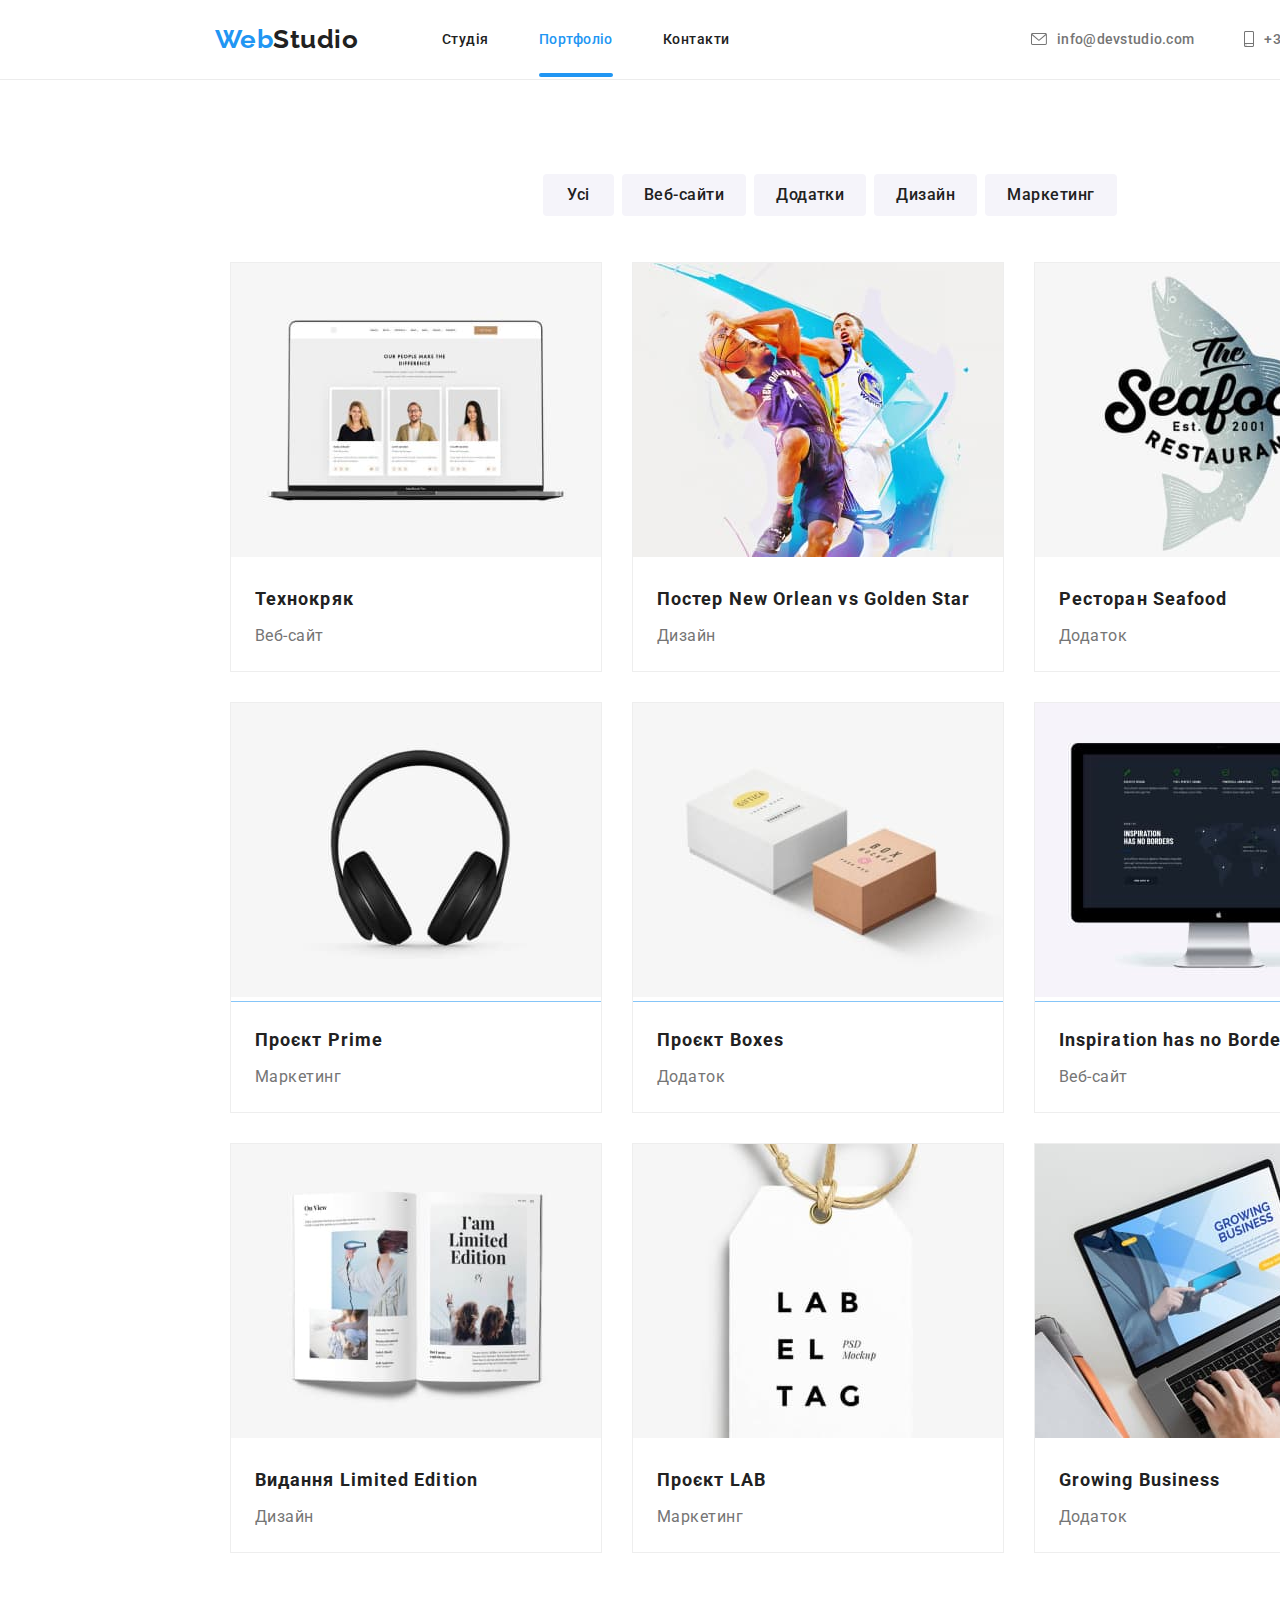
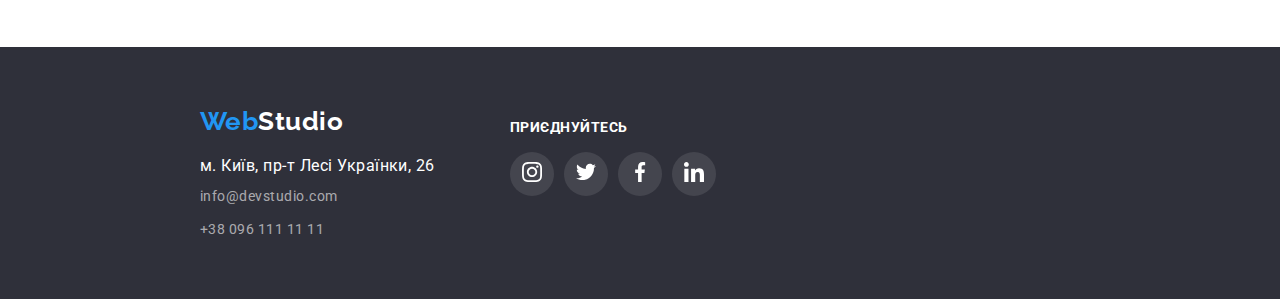
==== commit 5bcf3912: "Портфоліо оверлей та підкреслення" ====
--- a/portfolio.html
+++ b/portfolio.html
@@ -91,71 +91,152 @@
 
           <article class="container">
             <ul class="project-list list">
-              <li class="card-portfilio">
-                <a class="project-link link" href="">
+              <li class="card-portfolio">
+                <a class="project-link link" href="">
+                  <div class="overlay">
                   <img src="./images/1laptop.jpg" width="370" alt="laptop" />
+                  <div class="hover-overlay">
+                    <p class="text-overlay">Ресурс пропонує
+                       комплексні пропозиції з різним рівнем функціоналу та сервісів.
+                      Все це дозволить відвідувачу отримати вичерпні 
+                      відомості про компанію чи приватну особу.
+                    </p>
+                    </div>
+                  </div>
                   <h1 class="project-title">Технокряк</h1>
                   <p class="project-text">Веб-сайт</p>
                 </a>
               </li>
-              <li class="card-portfilio">
-                <a class="project-link link" href="">
+              <li class="card-portfolio">
+                <a class="project-link link" href="">
+                  <div class="overlay">
                   <img
                     src="./images/2basketball.jpg"
                     width="370"
                     alt="basketball"
                   />
+                  <div class="hover-overlay">
+                    <p class="text-overlay">Ресурс пропонує
+                       комплексні пропозиції з різним рівнем функціоналу та сервісів.
+                      Все це дозволить відвідувачу отримати вичерпні 
+                      відомості про компанію чи приватну особу.
+                    </p>
+                    </div>
+                  </div>
                   <h1 class="project-title">
                     Постер New Orlean vs Golden Star
                   </h1>
                   <p class="project-text">Дизайн</p>
                 </a>
               </li>
-              <li class="card-portfilio">
-                <a class="project-link link" href="">
+              <li class="card-portfolio">
+                <a class="project-link link" href="">
+                  <div class="overlay">
                   <img src="./images/3restaurant.jpg" width="370" alt="" />
+                  <div class="hover-overlay">
+                    <p class="text-overlay">Ресурс пропонує
+                       комплексні пропозиції з різним рівнем функціоналу та сервісів.
+                      Все це дозволить відвідувачу отримати вичерпні 
+                      відомості про компанію чи приватну особу.
+                    </p>
+                    </div>
+                  </div>
                   <h1 class="project-title">Ресторан Seafood</h1>
                   <p class="project-text">Додаток</p>
                 </a>
               </li>
-              <li class="card-portfilio">
-                <a class="project-link link" href="">
+              <li class="card-portfolio">
+                <a class="project-link link" href="">
+                  <div class="overlay">
                   <img src="./images/4headset.jpg" width="370" alt="headset" />
+                  <div class="hover-overlay">
+                    <p class="text-overlay">Ресурс пропонує
+                       комплексні пропозиції з різним рівнем функціоналу та сервісів.
+                      Все це дозволить відвідувачу отримати вичерпні 
+                      відомості про компанію чи приватну особу.
+                    </p>
+                    </div>
+                  </div>
                   <h1 class="project-title">Проєкт Prime</h1>
                   <p class="project-text">Маркетинг</p>
                 </a>
               </li>
-              <li class="card-portfilio">
-                <a class="project-link link" href="">
+              <li class="card-portfolio">
+                <a class="project-link link" href="">
+                  <div class="overlay">
                   <img src="./images/5boxes.jpg" width="370" alt="boxes" />
+                  <div class="hover-overlay">
+                    <p class="text-overlay">Ресурс пропонує
+                       комплексні пропозиції з різним рівнем функціоналу та сервісів.
+                      Все це дозволить відвідувачу отримати вичерпні 
+                      відомості про компанію чи приватну особу.
+                    </p>
+                    </div>
+                  </div>
                   <h1 class="project-title">Проєкт Boxes</h1>
                   <p class="project-text">Додаток</p>
                 </a>
               </li>
-              <li class="card-portfilio">
-                <a class="project-link link" href="">
+              <li class="card-portfolio">
+                <a class="project-link link" href="">
+                  <div class="overlay">
                   <img src="./images/6monoblockpc.jpg" width="370" alt="pc" />
+                  <div class="hover-overlay">
+                    <p class="text-overlay">Ресурс пропонує
+                       комплексні пропозиції з різним рівнем функціоналу та сервісів.
+                      Все це дозволить відвідувачу отримати вичерпні 
+                      відомості про компанію чи приватну особу.
+                    </p>
+                    </div>
+                  </div>
                   <h1 class="project-title">Inspiration has no Borders</h1>
                   <p class="project-text">Веб-сайт</p>
                 </a>
               </li>
-              <li class="card-portfilio">
-                <a class="project-link link" href="">
+              <li class="card-portfolio">
+                <a class="project-link link" href="">
+                  <div class="overlay">
                   <img src="./images/7books.jpg" width="370" alt="books" />
+                  <div class="hover-overlay">
+                    <p class="text-overlay">Ресурс пропонує
+                       комплексні пропозиції з різним рівнем функціоналу та сервісів.
+                      Все це дозволить відвідувачу отримати вичерпні 
+                      відомості про компанію чи приватну особу.
+                    </p>
+                    </div>
+                  </div>
                   <h1 class="project-title">Видання Limited Edition</h1>
                   <p class="project-text">Дизайн</p>
                 </a>
               </li>
-              <li class="card-portfilio">
-                <a class="project-link link" href="">
+              <li class="card-portfolio">
+                <a class="project-link link" href="">
+                  <div class="overlay">
                   <img src="./images/8lab.jpg" width="370" alt="lab" />
+                  <div class="hover-overlay">
+                    <p class="text-overlay">Ресурс пропонує
+                       комплексні пропозиції з різним рівнем функціоналу та сервісів.
+                      Все це дозволить відвідувачу отримати вичерпні 
+                      відомості про компанію чи приватну особу.
+                    </p>
+                    </div>
+                  </div>
                   <h1 class="project-title">Проєкт LAB</h1>
                   <p class="project-text">Маркетинг</p>
                 </a>
               </li>
-              <li class="card-portfilio">
-                <a class="project-link link" href="">
+              <li class="card-portfolio">
+                <a class="project-link link" href="">
+                  <div class="overlay">
                   <img src="./images/9business.jpg" width="370" alt="lab" />
+                  <div class="hover-overlay">
+                    <p class="text-overlay">Ресурс пропонує
+                       комплексні пропозиції з різним рівнем функціоналу та сервісів.
+                      Все це дозволить відвідувачу отримати вичерпні 
+                      відомості про компанію чи приватну особу.
+                    </p>
+                    </div>
+                  </div>
                   <h1 class="project-title">Growing Business</h1>
                   <p class="project-text">Додаток</p>
                 </a>
--- a/css/style.css
+++ b/css/style.css
@@ -90,6 +90,7 @@
 }
 
 .nav-list a {
+    position: relative;
     text-decoration: none;
     font-family: inherit;
     font-weight: 500;
@@ -104,7 +105,20 @@
 }
 
 .nav-list .current {
-    color: var(--accent-color)
+    color: var(--accent-color);
+}
+.current::after {
+    content: '';
+
+    position: absolute;
+    left: 0;
+    bottom: -185%;
+    display: block;
+    width: 100%;
+    height: 4px;
+    background: #2196F3;
+    border-radius: 2px;
+
 }
 
 /*Contacts*/
@@ -605,7 +619,8 @@
     margin: 0;
     padding: 0;
 }
-.card-portfilio {
+
+.card-portfolio {
     background: #FFFFFF;
     border: 1px solid #EEEEEE;
 }
@@ -636,4 +651,29 @@
     font-size: 16px;
     line-height: calc(30/16);
     color: var(--second-color);
+}
+.overlay {
+    position: relative;
+    overflow: hidden;
+}
+.hover-overlay {
+    display: inline-block;
+    position: absolute;
+    top: 0;
+    left: 0;
+    width: 100%;
+    height: 100%;
+    background-color: rgba(33, 150, 243, 0.9);
+
+    transform: translateY(100%);
+    transition: transform 250ms cubic-bezier(0.4, 0, 0.2, 1);
+}
+.card-portfolio a:hover .hover-overlay {
+    transform: translate(0);
+}
+.text-overlay {
+    padding: 63px 24px;
+    font-size: 18px;
+    line-height: 1.5;
+    color: #FFFFFF;
 }